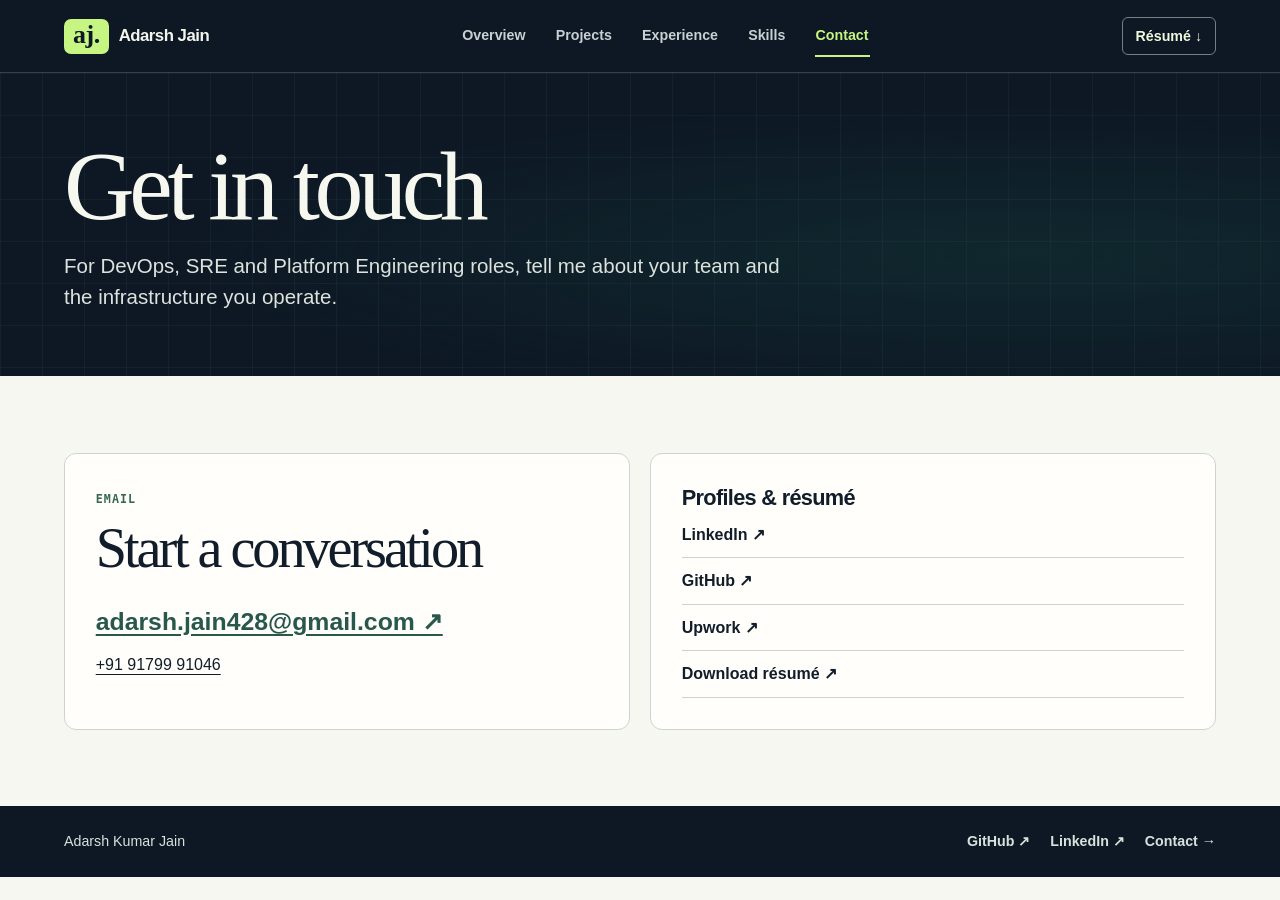
==== contact.html @ 6eb6722a "Build a portrait-led multipage portfolio with illustrated engineering projects" ====
<!doctype html>
<html lang="en"><head><meta charset="utf-8"><meta name="viewport" content="width=device-width, initial-scale=1"><meta name="theme-color" content="#0d1824"><title>Contact | Adarsh Kumar Jain</title><meta name="description" content="Contact Adarsh Kumar Jain about DevOps and platform engineering opportunities."><link rel="stylesheet" href="assets/css/styles.css"><script defer src="assets/js/main.js"></script></head>
<body><a class="skip" href="#main">Skip to content</a><header><div class="shell bar"><a class="brand" href="index.html"><span class="monogram">aj<span>.</span></span>Adarsh Jain</a><button class="menu" hidden aria-expanded="false" aria-controls="nav">Menu ☰</button><nav id="nav" aria-label="Main navigation"><a href="index.html">Overview</a><a href="projects.html">Projects</a><a href="experience.html">Experience</a><a href="skills.html">Skills</a><a href="contact.html" aria-current="page">Contact</a></nav><a class="resume" href="assets/documents/Adarsh-Kumar-Jain-Resume.pdf">Résumé ↓</a></div></header>
<main id="main"><section class="banner"><div class="shell"><h1>Get in touch</h1><p>For DevOps, SRE and Platform Engineering roles, tell me about your team and the infrastructure you operate.</p></div></section><section class="shell section contactgrid"><div class="contactcard"><small>Email</small><h2>Start a conversation</h2><a class="email" href="mailto:adarsh.jain428@gmail.com">adarsh.jain428@gmail.com ↗</a><p><a class="" href="tel:+919179991046">+91 91799 91046</a></p></div><div class="channels"><h3>Profiles &amp; résumé</h3><a class="" href="https://www.linkedin.com/in/adarsh-jain-ba1074255/">LinkedIn ↗</a><a class="" href="https://github.com/AdarshJain-dev">GitHub ↗</a><a class="" href="https://www.upwork.com/freelancers/~01d61a723f2cdb23b6">Upwork ↗</a><a class="" href="assets/documents/Adarsh-Kumar-Jain-Resume.pdf">Download résumé ↗</a></div></section></main><footer><div class="shell foot"><span>Adarsh Kumar Jain</span><div><a class="" href="https://github.com/AdarshJain-dev">GitHub ↗</a> <a class="" href="https://www.linkedin.com/in/adarsh-jain-ba1074255/">LinkedIn ↗</a> <a class="" href="contact.html">Contact →</a></div></div></footer></body></html>
---- assets/css/styles.css ----
:root {
  --ink:#111d2a; --navy:#0d1824; --paper:#f7f7f2; --accent:#c6f581; --muted:#4e5d65;
  --line:#cdd4d0; --mono:"IBM Plex Mono",ui-monospace,monospace;
}
* { box-sizing:border-box }
body { margin:0; color:var(--ink); background:var(--paper); font:1rem/1.6 Inter,Arial,sans-serif }
.shell { width:min(1160px,90%); margin-inline:auto }
a { color:inherit; text-underline-offset:4px }
button,summary,a { -webkit-tap-highlight-color:transparent }
a:focus-visible,button:focus-visible,summary:focus-visible { outline:3px solid #de8130; outline-offset:4px }
[hidden] { display:none!important }
.skip,.sr { position:absolute; width:1px; height:1px; overflow:hidden; clip-path:inset(50%) }
.skip:focus { position:fixed; z-index:10; width:auto; height:auto; padding:8px; clip-path:none; background:white }
header { position:sticky; top:0; z-index:5; color:#f4f6ed; background:var(--navy); border-bottom:1px solid #34414a }
.bar,.brand,nav,.actions,.sectionhead,.foot,.foot>div,.filters,.chip { display:flex; align-items:center }
.bar { justify-content:space-between; gap:20px; min-height:72px }
.brand,nav a,.resume,.actions a,.textlink,.foot a,.channels a { text-decoration:none; font-weight:650 }
.brand { gap:10px; font-size:1.05rem; letter-spacing:-.03em }
.monogram { display:inline-block; background:var(--accent); color:var(--navy); padding:1px 9px 4px; border-radius:7px; font:bold 26px Georgia,serif }
nav { gap:clamp(14px,2.2vw,32px) }
nav a { padding:9px 1px; color:#c8d0d2; font-size:.89rem; border-bottom:2px solid transparent }
nav a[aria-current],nav a:hover { color:var(--accent); border-color:var(--accent) }
.resume,.menu { border:1px solid #718083; border-radius:6px; color:#eff9de; padding:7px 13px; font-size:.89rem; background:transparent }
.hero,.banner { color:#f6f8ef; background-color:var(--navy); position:relative; isolation:isolate; overflow:hidden }
.hero::before,.banner::before { content:""; position:absolute; inset:0; z-index:-1; background-image:radial-gradient(ellipse at 80% 60%,#174c454d,transparent 58%),linear-gradient(90deg,#7aaeb011 1px,transparent 1px),linear-gradient(#7aaeb011 1px,transparent 1px); background-size:auto,42px 42px,42px 42px }
.herogrid { display:grid; grid-template-columns:1.1fr 1fr; align-items:center; gap:6%; padding-block:clamp(48px,6vw,88px) }
.kicker,small,.category { font:600 .73rem/1.5 var(--mono); text-transform:uppercase; letter-spacing:.09em }
.kicker { display:flex; align-items:center; gap:10px; color:var(--accent) }.kicker i { width:24px; height:2px; background:currentColor }
h1,h2,h3,p { margin:0 }
h1,h2 { font-family:"Instrument Serif",Georgia,serif; font-weight:400; letter-spacing:-.055em; line-height:1.02 }
h1 { font-size:clamp(4.3rem,7.65vw,7rem); margin:18px 0 }.hero h1 span { color:var(--accent) }
.lead,.banner p { font-size:clamp(1.12rem,1.6vw,1.35rem); color:#dce3df; max-width:39ch; line-height:1.5 }
.byline { color:#bcc9c7; margin-top:13px; font-size:.91rem }.byline b { padding:0 3px; color:var(--accent) }
.actions { gap:12px; margin-top:27px; flex-wrap:wrap }
.actions a { border-radius:5px; padding:10px 16px }.primary { color:var(--ink); background:var(--accent) }.primary:hover { background:#e1fdb8 }
.secondary { border:1px solid #74817f }.secondary:hover,.resume:hover { color:var(--accent) }
.visual { position:relative; width:100%; max-width:480px; aspect-ratio:1.12; margin:auto; display:grid; place-items:center; perspective:850px }
.portrait { width:74%; aspect-ratio: .92; position:relative; border:1px solid #c7dcbe; border-radius:46% 46% 14px 14px; background:#506870; box-shadow:8px 9px 0 #294339,10px 11px 0 #88a184,0 20px 50px #030d1466; overflow:hidden; transform:rotateY(-5deg) }
.portrait img { width:100%; height:100%; object-fit:cover; display:block }
.orbit { position:absolute; inset:13% 1%; border:1px dashed #87a899; border-radius:50%; transform:rotate(-26deg); opacity:.7 }
.orbit:after { content:""; position:absolute; inset:8% -4%; border:1px solid #4e8377; border-radius:50%; transform:rotate(55deg) }
.chip { position:absolute; gap:8px; background:#162b32; color:#edf5e7; padding:10px 13px; border:1px solid #718e81; border-radius:6px; font: .75rem var(--mono); box-shadow:4px 5px 0 #0a141dbf }.chip svg { color:var(--accent); width:18px }.first { left:0; bottom:11% }.last { right:1%; top:17% }
.numbers { background:#ddecce; border-bottom:1px solid #c6d7bb }
.statgrid { display:grid; grid-template-columns:repeat(3,1fr); padding-block:24px }
.statgrid>div { display:flex; flex-wrap:wrap; align-items:center; gap:7px 16px; padding:0 22px; border-left:1px solid #a8ba9f }.statgrid>div:first-child { padding-left:0; border:0 }
.statgrid strong { font:400 clamp(2rem,3.4vw,3.1rem)/1 Georgia,serif; letter-spacing:-.06em }.statgrid span { font-size:.82rem; max-width:16ch; line-height:1.4 }
.section { padding-block:clamp(48px,6vw,84px) }
.sectionhead,.foot { justify-content:space-between; gap:16px }.sectionhead,.section>h2 { margin-bottom:24px }
h2 { font-size:clamp(2.5rem,4.4vw,4rem) }
h3 { font-size:clamp(1.2rem,1.7vw,1.45rem); line-height:1.23; letter-spacing:-.032em }
.textlink,.email { color:#28574c;font-weight:700 }.textlink:hover,.foot a:hover,.channels a:hover,.email:hover { text-decoration:underline }
.cards,.deliver,.facts,.contactgrid { display:grid; gap:20px }.featured { grid-template-columns:repeat(3,minmax(0,1fr)) }.catalog,.deliver,.facts,.contactgrid { grid-template-columns:repeat(2,minmax(0,1fr)) }
.card,.deliver article,.facts>div,.contactcard,.channels { border:1px solid var(--line); border-radius:12px; background:#fffefa; overflow:hidden }.card { scroll-margin-top:90px }
.art { width:100%; height:auto; display:block }.cardbody,.deliver article,.facts>div,.contactcard,.channels { padding:clamp(18px,2.4vw,31px) }
small,.category { color:#386853 }.card h3,.facts h3 { margin:8px 0 }
.card p,.deliver p,.career p,.banner p,.contactcard p { margin-top:10px }.card p,.deliver p,.career p { color:var(--muted) }
.tags,.filters { display:flex; flex-wrap:wrap; gap:7px }.tags { margin:18px 0 }.tags span { background:#edf1e9; border-radius:4px; padding:4px 7px; font:.72rem var(--mono) }
.card .textlink { display:inline-block; margin-top:4px }.tint { background:#e9ede6 }.deliver svg { color:#357356; margin-bottom:10px }
.banner .shell { padding-block:clamp(40px,5vw,76px) }.banner h1 { margin:0 0 14px }.banner p { max-width:63ch }
.filters { gap:9px; margin-bottom:24px }.filters button { font:inherit; cursor:pointer; border:1px solid #aebdb0; background:transparent; border-radius:30px; padding:6px 14px }
.filters button[aria-pressed=true] { background:var(--ink); color:white }
details { margin:14px 0; border-block:1px solid var(--line); padding-block:11px }summary { cursor:pointer; font-weight:650 }details[open] p { margin-bottom:8px }
.role { display:grid; grid-template-columns:1fr 2fr; gap:22px; padding:24px 0; border-top:1px solid var(--line) }
.career h2,.deliver+h2 { margin:45px 0 23px }.facts p { margin-top:7px }
.contactcard h2 { margin:10px 0 24px }.email { overflow-wrap:anywhere; font-size:clamp(1.1rem,2vw,1.55rem) }.channels a { display:block; padding:10px 0; border-bottom:1px solid var(--line) }
footer { color:#d8e2dd; background:var(--navy); font-size:.89rem }.foot { padding-block:24px }.foot>div { gap:20px }
@media(max-width:860px) { .featured { grid-template-columns:repeat(2,minmax(0,1fr)) }.herogrid { gap:2% }.chip { padding:6px 8px }.bar { gap:10px } }
@media(max-width:700px) {
 .bar { flex-wrap:wrap; padding-block:12px; min-height:60px }.menu { margin-left:auto; cursor:pointer }.bar nav { order:4; width:100%; justify-content:space-between; gap:8px; flex-wrap:wrap }.bar nav a { font-size:.84rem }
 .herogrid { grid-template-columns:1fr; gap:26px }.visual { max-width:390px }.hero h1 { font-size:clamp(4rem,13vw,5.6rem) }
 .cards,.deliver,.facts,.contactgrid,.role { grid-template-columns:1fr }.statgrid>div { flex-direction:column; align-items:start; padding:0 10px }.statgrid span { font-size:.74rem }
 .sectionhead,.foot { align-items:start; flex-wrap:wrap }.foot>div { gap:14px }.role { gap:6px }
}
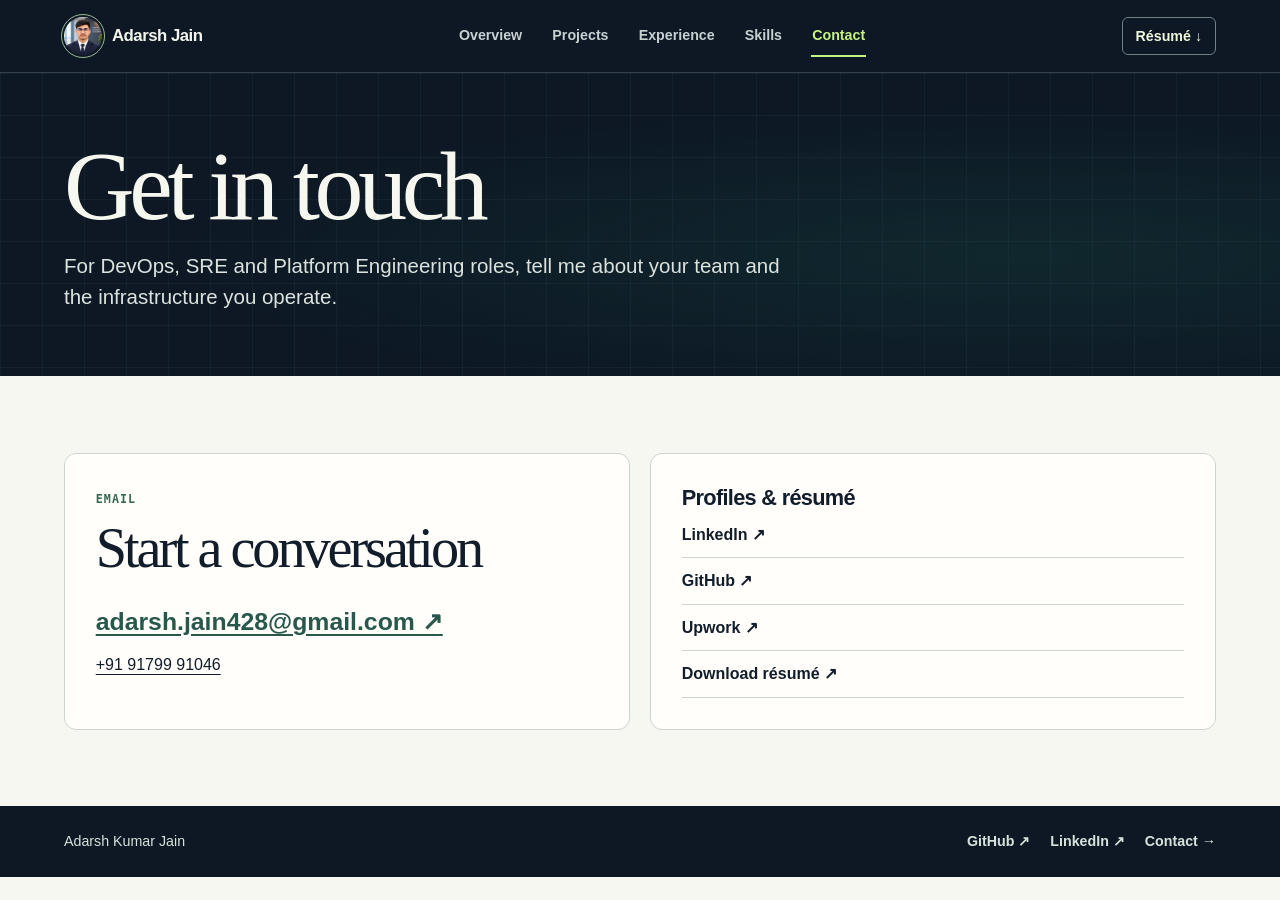
==== commit 0568ac02: "Replace abstract covers with engineering photography and branded project imagery" ====
--- a/contact.html
+++ b/contact.html
@@ -1,4 +1,4 @@
 <!doctype html>
-<html lang="en"><head><meta charset="utf-8"><meta name="viewport" content="width=device-width, initial-scale=1"><meta name="theme-color" content="#0d1824"><title>Contact | Adarsh Kumar Jain</title><meta name="description" content="Contact Adarsh Kumar Jain about DevOps and platform engineering opportunities."><link rel="stylesheet" href="assets/css/styles.css"><script defer src="assets/js/main.js"></script></head>
-<body><a class="skip" href="#main">Skip to content</a><header><div class="shell bar"><a class="brand" href="index.html"><span class="monogram">aj<span>.</span></span>Adarsh Jain</a><button class="menu" hidden aria-expanded="false" aria-controls="nav">Menu ☰</button><nav id="nav" aria-label="Main navigation"><a href="index.html">Overview</a><a href="projects.html">Projects</a><a href="experience.html">Experience</a><a href="skills.html">Skills</a><a href="contact.html" aria-current="page">Contact</a></nav><a class="resume" href="assets/documents/Adarsh-Kumar-Jain-Resume.pdf">Résumé ↓</a></div></header>
+<html lang="en"><head><meta charset="utf-8"><meta name="viewport" content="width=device-width, initial-scale=1"><meta name="theme-color" content="#0d1824"><title>Contact | Adarsh Kumar Jain</title><meta name="description" content="Contact Adarsh Kumar Jain about DevOps and platform engineering opportunities."><link rel="icon" href="assets/images/adarsh-avatar.webp" type="image/webp"><link rel="stylesheet" href="assets/css/styles.css"><script defer src="assets/js/main.js"></script></head>
+<body><a class="skip" href="#main">Skip to content</a><header><div class="shell bar"><a class="brand" href="index.html"><img class="brand-photo" src="assets/images/adarsh-avatar.webp" width="38" height="38" alt="">Adarsh Jain</a><button class="menu" hidden aria-expanded="false" aria-controls="nav">Menu ☰</button><nav id="nav" aria-label="Main navigation"><a href="index.html">Overview</a><a href="projects.html">Projects</a><a href="experience.html">Experience</a><a href="skills.html">Skills</a><a href="contact.html" aria-current="page">Contact</a></nav><a class="resume" href="assets/documents/Adarsh-Kumar-Jain-Resume.pdf">Résumé ↓</a></div></header>
 <main id="main"><section class="banner"><div class="shell"><h1>Get in touch</h1><p>For DevOps, SRE and Platform Engineering roles, tell me about your team and the infrastructure you operate.</p></div></section><section class="shell section contactgrid"><div class="contactcard"><small>Email</small><h2>Start a conversation</h2><a class="email" href="mailto:adarsh.jain428@gmail.com">adarsh.jain428@gmail.com ↗</a><p><a class="" href="tel:+919179991046">+91 91799 91046</a></p></div><div class="channels"><h3>Profiles &amp; résumé</h3><a class="" href="https://www.linkedin.com/in/adarsh-jain-ba1074255/">LinkedIn ↗</a><a class="" href="https://github.com/AdarshJain-dev">GitHub ↗</a><a class="" href="https://www.upwork.com/freelancers/~01d61a723f2cdb23b6">Upwork ↗</a><a class="" href="assets/documents/Adarsh-Kumar-Jain-Resume.pdf">Download résumé ↗</a></div></section></main><footer><div class="shell foot"><span>Adarsh Kumar Jain</span><div><a class="" href="https://github.com/AdarshJain-dev">GitHub ↗</a> <a class="" href="https://www.linkedin.com/in/adarsh-jain-ba1074255/">LinkedIn ↗</a> <a class="" href="contact.html">Contact →</a></div></div></footer></body></html>
--- a/assets/css/styles.css
+++ b/assets/css/styles.css
@@ -71,3 +71,19 @@
  .cards,.deliver,.facts,.contactgrid,.role { grid-template-columns:1fr }.statgrid>div { flex-direction:column; align-items:start; padding:0 10px }.statgrid span { font-size:.74rem }
  .sectionhead,.foot { align-items:start; flex-wrap:wrap }.foot>div { gap:14px }.role { gap:6px }
 }
+
+.brand-photo { border-radius:50%; outline:1px solid #9bb899; outline-offset:2px; object-fit:cover }
+.hero::before {
+  background-image:linear-gradient(90deg,#0d1824 9%,#0d1824ed 40%,#0d1824a8 86%),url("../images/cluster.webp");
+  background-size:cover; background-position:center;
+}
+.project-photo { position:relative; overflow:hidden; background:#172532; isolation:isolate }
+.project-photo::after { content:""; position:absolute; inset:50% 0 0; z-index:0; background:linear-gradient(transparent,#09111b66); pointer-events:none }
+.tech-mark { position:absolute; bottom:14px; left:16px; z-index:1; display:inline-flex; align-items:center; gap:8px; padding:5px 12px 5px 7px; border-radius:30px; color:#15222a; background:#fffffff5; font:600 .76rem/1.2 var(--mono); box-shadow:0 3px 12px #07181e33 }
+.tech-mark img { display:block; object-fit:contain }
+@media (hover:hover) and (pointer:fine) and (prefers-reduced-motion:no-preference) {
+  .visual { transform-style:preserve-3d }
+  .portrait { transform:rotateX(var(--tilt-y,0deg)) rotateY(var(--tilt-x,-5deg)); transition:transform .14s ease-out }
+  .chip { transform:translateZ(26px) translateX(var(--depth-x,0px)) }
+  .card .art { transition:transform .4s ease }.card:hover .art,.card:focus-within .art { transform:scale(1.025) }
+}
